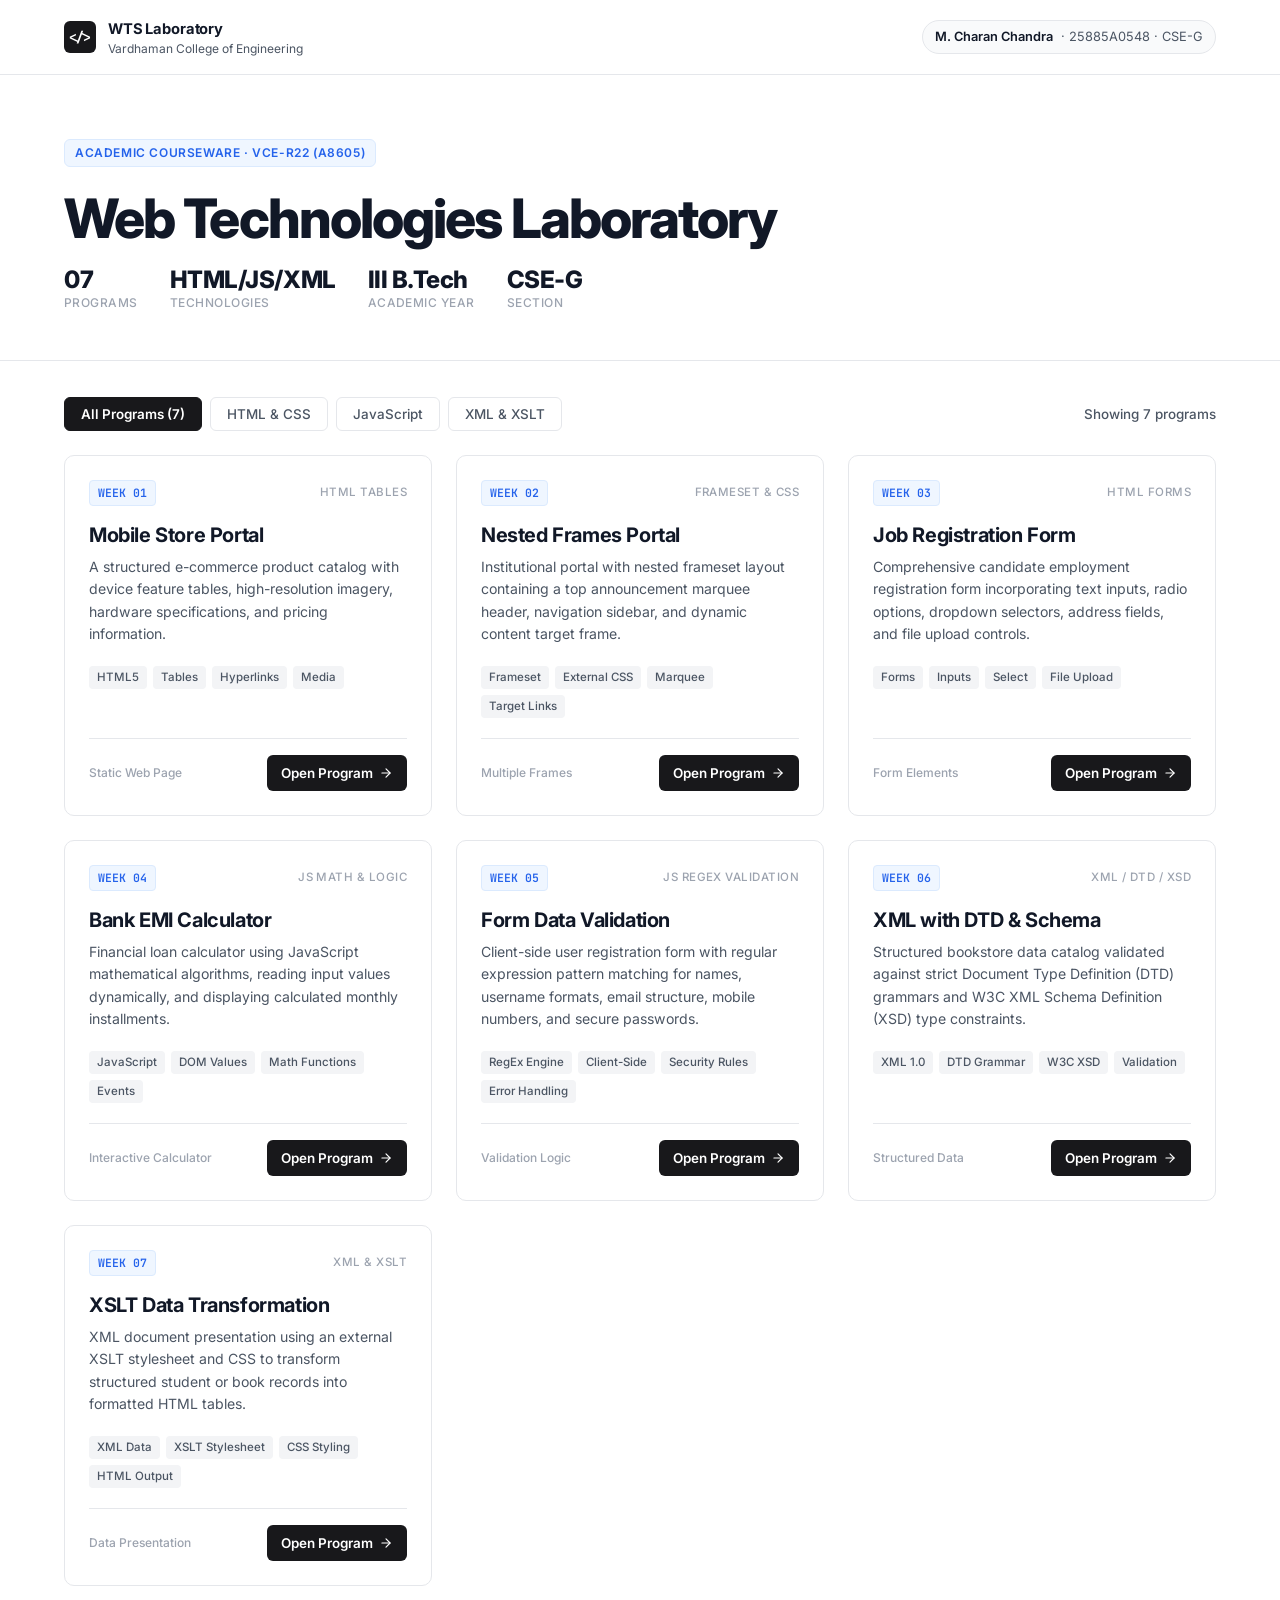
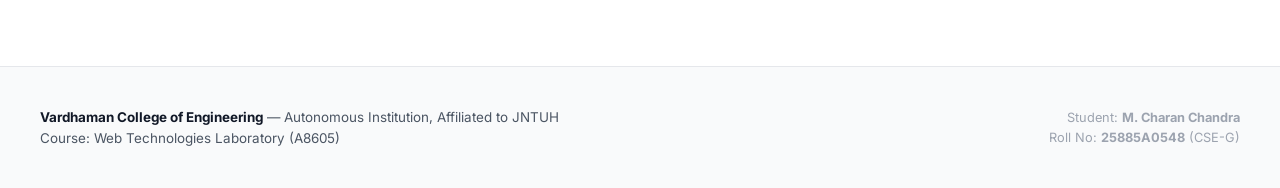
==== lab-dashboard/index.html @ 07b99e4e "Initial commit" ====
<!DOCTYPE html>
<html lang="en">
<head>
    <meta charset="UTF-8">
    <meta name="viewport" content="width=device-width, initial-scale=1.0">
    <title>Web Technologies Laboratory — M. Charan Chandra</title>
    <link rel="preconnect" href="https://fonts.googleapis.com">
    <link rel="preconnect" href="https://fonts.gstatic.com" crossorigin>
    <link href="https://fonts.googleapis.com/css2?family=Inter:wght@400;500;600;700;800&family=JetBrains+Mono:wght@400;500;600;700&display=swap" rel="stylesheet">
    <link rel="stylesheet" href="style.css">
</head>
<body>

    <!-- TOPBAR -->
    <header class="header">
        <div class="header-inner">
            <a href="#" class="brand">
                <div class="brand-logo">&lt;/&gt;</div>
                <div>
                    <span class="brand-title">WTS Laboratory</span>
                    <span class="brand-sub">Vardhaman College of Engineering</span>
                </div>
            </a>
            <div class="student-pill">
                <strong>M. Charan Chandra</strong> <span>· 25885A0548 · CSE-G</span>
            </div>
        </div>
    </header>

    <!-- HERO -->
    <section class="hero-wrapper">
        <div class="hero">
            <div class="hero-tag">Academic Courseware · VCE-R22 (A8605)</div>
            <h1>Web Technologies Laboratory</h1>
            <div class="meta-stats">
                <div class="stat-item">
                    <span class="stat-num">07</span>
                    <span class="stat-lbl">Programs</span>
                </div>
                <div class="stat-item">
                    <span class="stat-num">HTML/JS/XML</span>
                    <span class="stat-lbl">Technologies</span>
                </div>
                <div class="stat-item">
                    <span class="stat-num">III B.Tech</span>
                    <span class="stat-lbl">Academic Year</span>
                </div>
                <div class="stat-item">
                    <span class="stat-num">CSE-G</span>
                    <span class="stat-lbl">Section</span>
                </div>
            </div>
        </div>
    </section>

    <!-- CONTROLS & FILTER -->
    <div class="controls-wrap">
        <div class="filters">
            <button class="filter-btn active" onclick="setFilter('all', this)">All Programs (7)</button>
            <button class="filter-btn" onclick="setFilter('html-css', this)">HTML &amp; CSS</button>
            <button class="filter-btn" onclick="setFilter('javascript', this)">JavaScript</button>
            <button class="filter-btn" onclick="setFilter('xml', this)">XML &amp; XSLT</button>
        </div>
        <div class="programs-count" id="countText">Showing 7 programs</div>
    </div>

    <!-- CARDS GRID -->
    <main class="grid-section">
        <div class="cards-grid">

            <!-- WEEK 1 -->
            <article class="program-card" data-category="html-css">
                <div class="card-content">
                    <div class="card-header">
                        <span class="week-badge">WEEK 01</span>
                        <span class="tech-badge">HTML Tables</span>
                    </div>
                    <h2 class="card-title">Mobile Store Portal</h2>
                    <p class="card-desc">
                        A structured e-commerce product catalog with device feature tables, high-resolution imagery, hardware specifications, and pricing information.
                    </p>
                    <div class="tags-list">
                        <span class="tag">HTML5</span>
                        <span class="tag">Tables</span>
                        <span class="tag">Hyperlinks</span>
                        <span class="tag">Media</span>
                    </div>
                </div>
                <div class="card-action">
                    <span class="card-meta-text">Static Web Page</span>
                    <a href="lab-programs/week1.html" target="_blank" class="btn-open">
                        <span>Open Program</span>
                        <svg viewBox="0 0 24 24" fill="none" stroke="currentColor" stroke-width="2" stroke-linecap="round" stroke-linejoin="round"><path d="M5 12h14"/><path d="m12 5 7 7-7 7"/></svg>
                    </a>
                </div>
            </article>

            <!-- WEEK 2 -->
            <article class="program-card" data-category="html-css">
                <div class="card-content">
                    <div class="card-header">
                        <span class="week-badge">WEEK 02</span>
                        <span class="tech-badge">Frameset &amp; CSS</span>
                    </div>
                    <h2 class="card-title">Nested Frames Portal</h2>
                    <p class="card-desc">
                        Institutional portal with nested frameset layout containing a top announcement marquee header, navigation sidebar, and dynamic content target frame.
                    </p>
                    <div class="tags-list">
                        <span class="tag">Frameset</span>
                        <span class="tag">External CSS</span>
                        <span class="tag">Marquee</span>
                        <span class="tag">Target Links</span>
                    </div>
                </div>
                <div class="card-action">
                    <span class="card-meta-text">Multiple Frames</span>
                    <a href="lab-programs/week2/home.html" target="_blank" class="btn-open">
                        <span>Open Program</span>
                        <svg viewBox="0 0 24 24" fill="none" stroke="currentColor" stroke-width="2" stroke-linecap="round" stroke-linejoin="round"><path d="M5 12h14"/><path d="m12 5 7 7-7 7"/></svg>
                    </a>
                </div>
            </article>

            <!-- WEEK 3 -->
            <article class="program-card" data-category="html-css">
                <div class="card-content">
                    <div class="card-header">
                        <span class="week-badge">WEEK 03</span>
                        <span class="tech-badge">HTML Forms</span>
                    </div>
                    <h2 class="card-title">Job Registration Form</h2>
                    <p class="card-desc">
                        Comprehensive candidate employment registration form incorporating text inputs, radio options, dropdown selectors, address fields, and file upload controls.
                    </p>
                    <div class="tags-list">
                        <span class="tag">Forms</span>
                        <span class="tag">Inputs</span>
                        <span class="tag">Select</span>
                        <span class="tag">File Upload</span>
                    </div>
                </div>
                <div class="card-action">
                    <span class="card-meta-text">Form Elements</span>
                    <a href="lab-programs/week3.html" target="_blank" class="btn-open">
                        <span>Open Program</span>
                        <svg viewBox="0 0 24 24" fill="none" stroke="currentColor" stroke-width="2" stroke-linecap="round" stroke-linejoin="round"><path d="M5 12h14"/><path d="m12 5 7 7-7 7"/></svg>
                    </a>
                </div>
            </article>

            <!-- WEEK 4 -->
            <article class="program-card" data-category="javascript">
                <div class="card-content">
                    <div class="card-header">
                        <span class="week-badge">WEEK 04</span>
                        <span class="tech-badge">JS Math &amp; Logic</span>
                    </div>
                    <h2 class="card-title">Bank EMI Calculator</h2>
                    <p class="card-desc">
                        Financial loan calculator using JavaScript mathematical algorithms, reading input values dynamically, and displaying calculated monthly installments.
                    </p>
                    <div class="tags-list">
                        <span class="tag">JavaScript</span>
                        <span class="tag">DOM Values</span>
                        <span class="tag">Math Functions</span>
                        <span class="tag">Events</span>
                    </div>
                </div>
                <div class="card-action">
                    <span class="card-meta-text">Interactive Calculator</span>
                    <a href="lab-programs/week4.html" target="_blank" class="btn-open">
                        <span>Open Program</span>
                        <svg viewBox="0 0 24 24" fill="none" stroke="currentColor" stroke-width="2" stroke-linecap="round" stroke-linejoin="round"><path d="M5 12h14"/><path d="m12 5 7 7-7 7"/></svg>
                    </a>
                </div>
            </article>

            <!-- WEEK 5 -->
            <article class="program-card" data-category="javascript">
                <div class="card-content">
                    <div class="card-header">
                        <span class="week-badge">WEEK 05</span>
                        <span class="tech-badge">JS Regex Validation</span>
                    </div>
                    <h2 class="card-title">Form Data Validation</h2>
                    <p class="card-desc">
                        Client-side user registration form with regular expression pattern matching for names, username formats, email structure, mobile numbers, and secure passwords.
                    </p>
                    <div class="tags-list">
                        <span class="tag">RegEx Engine</span>
                        <span class="tag">Client-Side</span>
                        <span class="tag">Security Rules</span>
                        <span class="tag">Error Handling</span>
                    </div>
                </div>
                <div class="card-action">
                    <span class="card-meta-text">Validation Logic</span>
                    <a href="lab-programs/week5.html" target="_blank" class="btn-open">
                        <span>Open Program</span>
                        <svg viewBox="0 0 24 24" fill="none" stroke="currentColor" stroke-width="2" stroke-linecap="round" stroke-linejoin="round"><path d="M5 12h14"/><path d="m12 5 7 7-7 7"/></svg>
                    </a>
                </div>
            </article>

            <!-- WEEK 6 -->
            <article class="program-card" data-category="xml">
                <div class="card-content">
                    <div class="card-header">
                        <span class="week-badge">WEEK 06</span>
                        <span class="tech-badge">XML / DTD / XSD</span>
                    </div>
                    <h2 class="card-title">XML with DTD &amp; Schema</h2>
                    <p class="card-desc">
                        Structured bookstore data catalog validated against strict Document Type Definition (DTD) grammars and W3C XML Schema Definition (XSD) type constraints.
                    </p>
                    <div class="tags-list">
                        <span class="tag">XML 1.0</span>
                        <span class="tag">DTD Grammar</span>
                        <span class="tag">W3C XSD</span>
                        <span class="tag">Validation</span>
                    </div>
                </div>
                <div class="card-action">
                    <span class="card-meta-text">Structured Data</span>
                    <a href="lab-programs/week6.html" target="_blank" class="btn-open">
                        <span>Open Program</span>
                        <svg viewBox="0 0 24 24" fill="none" stroke="currentColor" stroke-width="2" stroke-linecap="round" stroke-linejoin="round"><path d="M5 12h14"/><path d="m12 5 7 7-7 7"/></svg>
                    </a>
                </div>
            </article>

            <!-- WEEK 7 -->
            <article class="program-card" data-category="xml">
                <div class="card-content">
                    <div class="card-header">
                        <span class="week-badge">WEEK 07</span>
                        <span class="tech-badge">XML &amp; XSLT</span>
                    </div>
                    <h2 class="card-title">XSLT Data Transformation</h2>
                    <p class="card-desc">
                        XML document presentation using an external XSLT stylesheet and CSS to transform structured student or book records into formatted HTML tables.
                    </p>
                    <div class="tags-list">
                        <span class="tag">XML Data</span>
                        <span class="tag">XSLT Stylesheet</span>
                        <span class="tag">CSS Styling</span>
                        <span class="tag">HTML Output</span>
                    </div>
                </div>
                <div class="card-action">
                    <span class="card-meta-text">Data Presentation</span>
                    <a href="lab-programs/week7.html" target="_blank" class="btn-open">
                        <span>Open Program</span>
                        <svg viewBox="0 0 24 24" fill="none" stroke="currentColor" stroke-width="2" stroke-linecap="round" stroke-linejoin="round"><path d="M5 12h14"/><path d="m12 5 7 7-7 7"/></svg>
                    </a>
                </div>
            </article>

        </div>
    </main>

    <!-- FOOTER -->
    <footer class="footer">
        <div class="footer-inner">
            <div class="footer-left">
                <strong>Vardhaman College of Engineering</strong> — Autonomous Institution, Affiliated to JNTUH<br>
                Course: Web Technologies Laboratory (A8605)
            </div>
            <div class="footer-right">
                Student: <strong>M. Charan Chandra</strong><br>
                Roll No: <strong>25885A0548</strong> (CSE-G)
            </div>
        </div>
    </footer>

    <!-- INTERACTIVE FILTER SCRIPT -->
    <script>
        function setFilter(cat, btn) {
            document.querySelectorAll('.filter-btn').forEach(b => b.classList.remove('active'));
            btn.classList.add('active');

            const cards = document.querySelectorAll('.program-card');
            let visibleCount = 0;

            cards.forEach(card => {
                const category = card.getAttribute('data-category');
                if (cat === 'all' || category === cat) {
                    card.style.display = 'flex';
                    visibleCount++;
                } else {
                    card.style.display = 'none';
                }
            });

            document.getElementById('countText').textContent = `Showing ${visibleCount} program${visibleCount === 1 ? '' : 's'}`;
        }
    </script>

</body>
</html>
---- lab-dashboard/style.css ----
:root {
    --bg-page: #ffffff;
    --bg-subtle: #f9fafb;
    --bg-muted: #f3f4f6;
    --border-light: #e5e7eb;
    --border-dark: #d1d5db;
    --text-main: #111827;
    --text-muted: #4b5563;
    --text-dim: #9ca3af;
    --primary: #18181b;
    --primary-hover: #27272a;
    --accent: #2563eb;
    --accent-hover: #1d4ed8;
    --accent-subtle: #eff6ff;
    --radius-sm: 6px;
    --radius-md: 10px;
    --radius-lg: 14px;
}

* {
    margin: 0;
    padding: 0;
    box-sizing: border-box;
}

body {
    font-family: 'Inter', -apple-system, BlinkMacSystemFont, "Segoe UI", Roboto, sans-serif;
    background-color: var(--bg-page);
    color: var(--text-main);
    -webkit-font-smoothing: antialiased;
    -moz-osx-font-smoothing: grayscale;
    line-height: 1.5;
}

/* ── TOP HEADER / NAV ── */
.header {
    position: sticky;
    top: 0;
    z-index: 50;
    background: #ffffff;
    border-bottom: 1px solid var(--border-light);
}

.header-inner {
    max-width: 1200px;
    margin: 0 auto;
    padding: 16px 24px;
    display: flex;
    justify-content: space-between;
    align-items: center;
}

.brand {
    display: flex;
    align-items: center;
    gap: 12px;
    text-decoration: none;
    color: var(--text-main);
}

.brand-logo {
    width: 32px;
    height: 32px;
    background: var(--primary);
    color: #ffffff;
    border-radius: var(--radius-sm);
    display: flex;
    align-items: center;
    justify-content: center;
    font-family: 'JetBrains Mono', monospace;
    font-weight: 700;
    font-size: 0.85rem;
}

.brand-title {
    font-size: 0.92rem;
    font-weight: 700;
    letter-spacing: -0.01em;
}

.brand-sub {
    font-size: 0.75rem;
    color: var(--text-muted);
    display: block;
}

.student-pill {
    display: flex;
    align-items: center;
    gap: 8px;
    background: var(--bg-subtle);
    border: 1px solid var(--border-light);
    padding: 6px 12px;
    border-radius: 100px;
    font-size: 0.8rem;
    color: var(--text-muted);
}

.student-pill strong {
    color: var(--text-main);
    font-weight: 600;
}

/* ── HERO ── */
.hero-wrapper {
    border-bottom: 1px solid var(--border-light);
}

.hero {
    max-width: 1200px;
    margin: 0 auto;
    padding: 64px 24px 48px;
}

.hero-tag {
    display: inline-flex;
    align-items: center;
    gap: 6px;
    font-size: 0.75rem;
    font-weight: 600;
    text-transform: uppercase;
    letter-spacing: 0.05em;
    color: var(--accent);
    background: var(--accent-subtle);
    border: 1px solid #dbeafe;
    padding: 4px 10px;
    border-radius: var(--radius-sm);
    margin-bottom: 20px;
}

.hero h1 {
    font-size: clamp(2.2rem, 4.5vw, 3.4rem);
    font-weight: 800;
    letter-spacing: -0.035em;
    line-height: 1.15;
    color: var(--text-main);
    margin-bottom: 16px;
    max-width: 900px;
}

.hero p {
    font-size: 1.05rem;
    color: var(--text-muted);
    max-width: 720px;
    line-height: 1.6;
    margin-bottom: 36px;
}

.meta-stats {
    display: flex;
    gap: 32px;
    flex-wrap: wrap;
}

.stat-item {
    display: flex;
    flex-direction: column;
}

.stat-num {
    font-size: 1.5rem;
    font-weight: 800;
    color: var(--text-main);
    letter-spacing: -0.02em;
    line-height: 1.2;
}

.stat-lbl {
    font-size: 0.75rem;
    color: var(--text-dim);
    font-weight: 500;
    text-transform: uppercase;
    letter-spacing: 0.04em;
}

/* ── FILTER TABS ── */
.controls-wrap {
    max-width: 1200px;
    margin: 36px auto 24px;
    padding: 0 24px;
    display: flex;
    justify-content: space-between;
    align-items: center;
    flex-wrap: wrap;
    gap: 16px;
}

.filters {
    display: flex;
    gap: 8px;
    flex-wrap: wrap;
}

.filter-btn {
    background: var(--bg-page);
    border: 1px solid var(--border-light);
    color: var(--text-muted);
    padding: 8px 16px;
    border-radius: var(--radius-sm);
    font-size: 0.84rem;
    font-weight: 500;
    font-family: inherit;
    cursor: pointer;
    transition: all 0.15s ease;
}

.filter-btn:hover {
    color: var(--text-main);
    border-color: var(--border-dark);
    background: var(--bg-subtle);
}

.filter-btn.active {
    background: var(--primary);
    color: #ffffff;
    border-color: var(--primary);
    font-weight: 600;
}

.programs-count {
    font-size: 0.84rem;
    color: var(--text-muted);
    font-weight: 500;
}

/* ── PROGRAM CARDS GRID ── */
.grid-section {
    max-width: 1200px;
    margin: 0 auto;
    padding: 0 24px 80px;
}

.cards-grid {
    display: grid;
    grid-template-columns: repeat(auto-fill, minmax(350px, 1fr));
    gap: 24px;
}

.program-card {
    background: #ffffff;
    border: 1px solid var(--border-light);
    border-radius: var(--radius-md);
    padding: 24px;
    display: flex;
    flex-direction: column;
    justify-content: space-between;
    transition: border-color 0.2s ease, box-shadow 0.2s ease, transform 0.2s ease;
}

.program-card:hover {
    border-color: var(--border-dark);
    box-shadow: 0 8px 24px rgba(0, 0, 0, 0.05);
    transform: translateY(-2px);
}

.card-header {
    display: flex;
    justify-content: space-between;
    align-items: center;
    margin-bottom: 16px;
}

.week-badge {
    font-family: 'JetBrains Mono', monospace;
    font-size: 0.72rem;
    font-weight: 600;
    color: var(--accent);
    background: var(--accent-subtle);
    border: 1px solid #dbeafe;
    padding: 3px 8px;
    border-radius: 4px;
}

.tech-badge {
    font-size: 0.72rem;
    font-weight: 500;
    color: var(--text-dim);
    text-transform: uppercase;
    letter-spacing: 0.04em;
}

.card-title {
    font-size: 1.25rem;
    font-weight: 700;
    letter-spacing: -0.02em;
    color: var(--text-main);
    margin-bottom: 8px;
    line-height: 1.3;
}

.card-desc {
    font-size: 0.88rem;
    color: var(--text-muted);
    line-height: 1.6;
    margin-bottom: 20px;
    flex-grow: 1;
}

.tags-list {
    display: flex;
    gap: 6px;
    flex-wrap: wrap;
    margin-bottom: 20px;
}

.tag {
    font-size: 0.72rem;
    font-weight: 500;
    color: var(--text-muted);
    background: var(--bg-muted);
    padding: 3px 8px;
    border-radius: 4px;
}

.card-action {
    display: flex;
    align-items: center;
    justify-content: space-between;
    padding-top: 16px;
    border-top: 1px solid var(--border-light);
}

.card-meta-text {
    font-size: 0.75rem;
    color: var(--text-dim);
    font-weight: 500;
}

.btn-open {
    display: inline-flex;
    align-items: center;
    gap: 6px;
    font-size: 0.84rem;
    font-weight: 600;
    color: #ffffff;
    background: var(--primary);
    text-decoration: none;
    padding: 8px 14px;
    border-radius: var(--radius-sm);
    transition: background 0.15s ease;
}

.btn-open:hover {
    background: var(--primary-hover);
}

.btn-open svg {
    width: 14px;
    height: 14px;
    transition: transform 0.15s ease;
}

.btn-open:hover svg {
    transform: translateX(2px);
}

/* ── FOOTER ── */
.footer {
    border-top: 1px solid var(--border-light);
    background: var(--bg-subtle);
    padding: 40px 24px;
}

.footer-inner {
    max-width: 1200px;
    margin: 0 auto;
    display: flex;
    justify-content: space-between;
    align-items: center;
    flex-wrap: wrap;
    gap: 16px;
}

.footer-left {
    font-size: 0.84rem;
    color: var(--text-muted);
}

.footer-left strong {
    color: var(--text-main);
}

.footer-right {
    font-size: 0.8rem;
    color: var(--text-dim);
    text-align: right;
}

@media (max-width: 768px) {
    .cards-grid {
        grid-template-columns: 1fr;
    }
    .header-inner {
        flex-direction: column;
        align-items: flex-start;
        gap: 12px;
    }
    .student-pill span {
        display: none;
    }
    .footer-inner {
        flex-direction: column;
        align-items: flex-start;
    }
    .footer-right {
        text-align: left;
    }
}
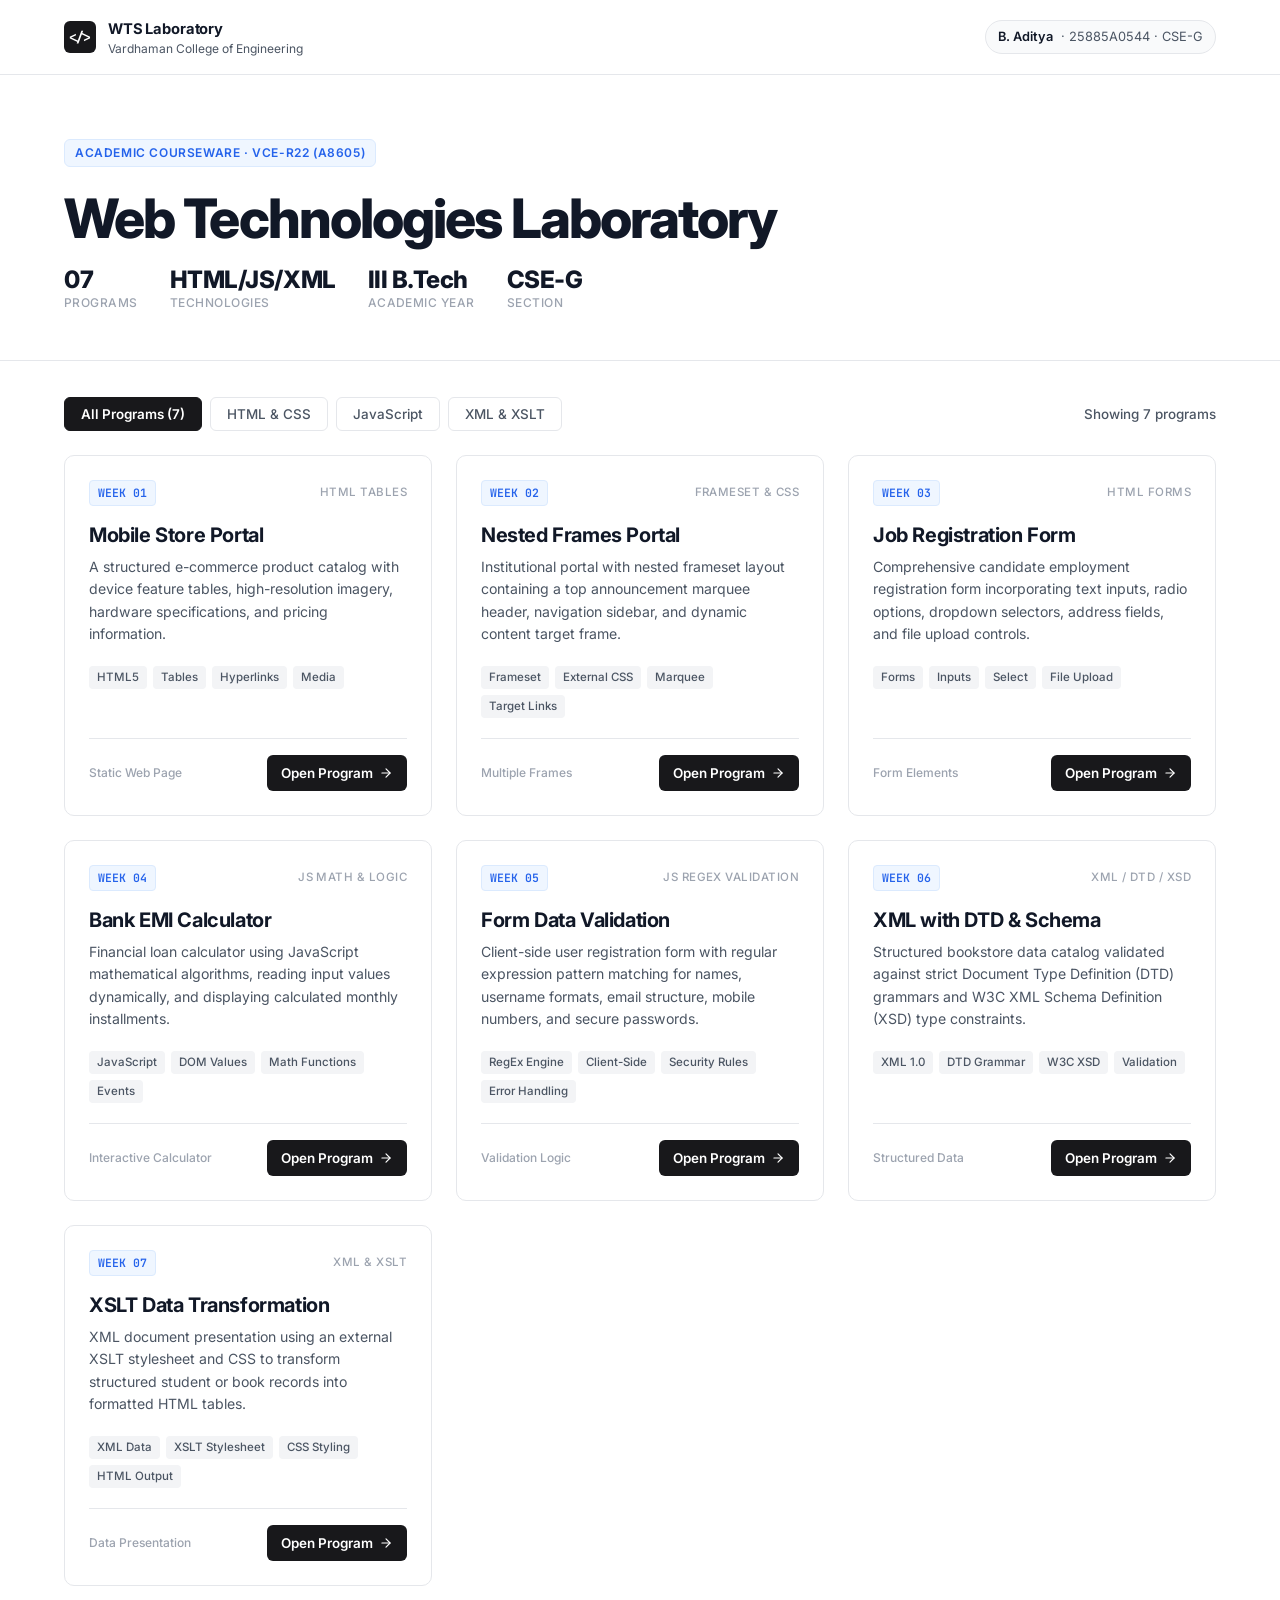
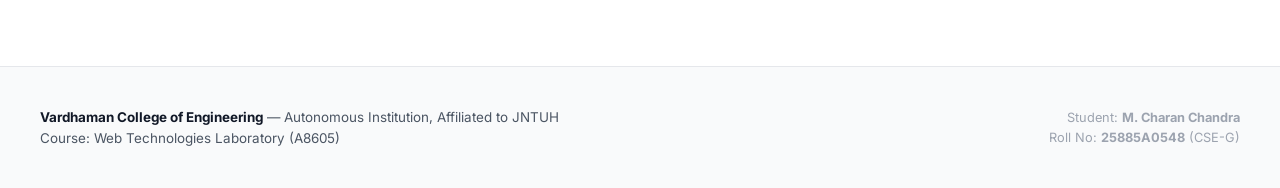
==== commit a45a2af1: "Initial commit" ====
--- a/lab-dashboard/index.html
+++ b/lab-dashboard/index.html
@@ -22,7 +22,7 @@
                 </div>
             </a>
             <div class="student-pill">
-                <strong>M. Charan Chandra</strong> <span>· 25885A0548 · CSE-G</span>
+                <strong>B. Aditya</strong> <span>· 25885A0544 · CSE-G</span>
             </div>
         </div>
     </header>
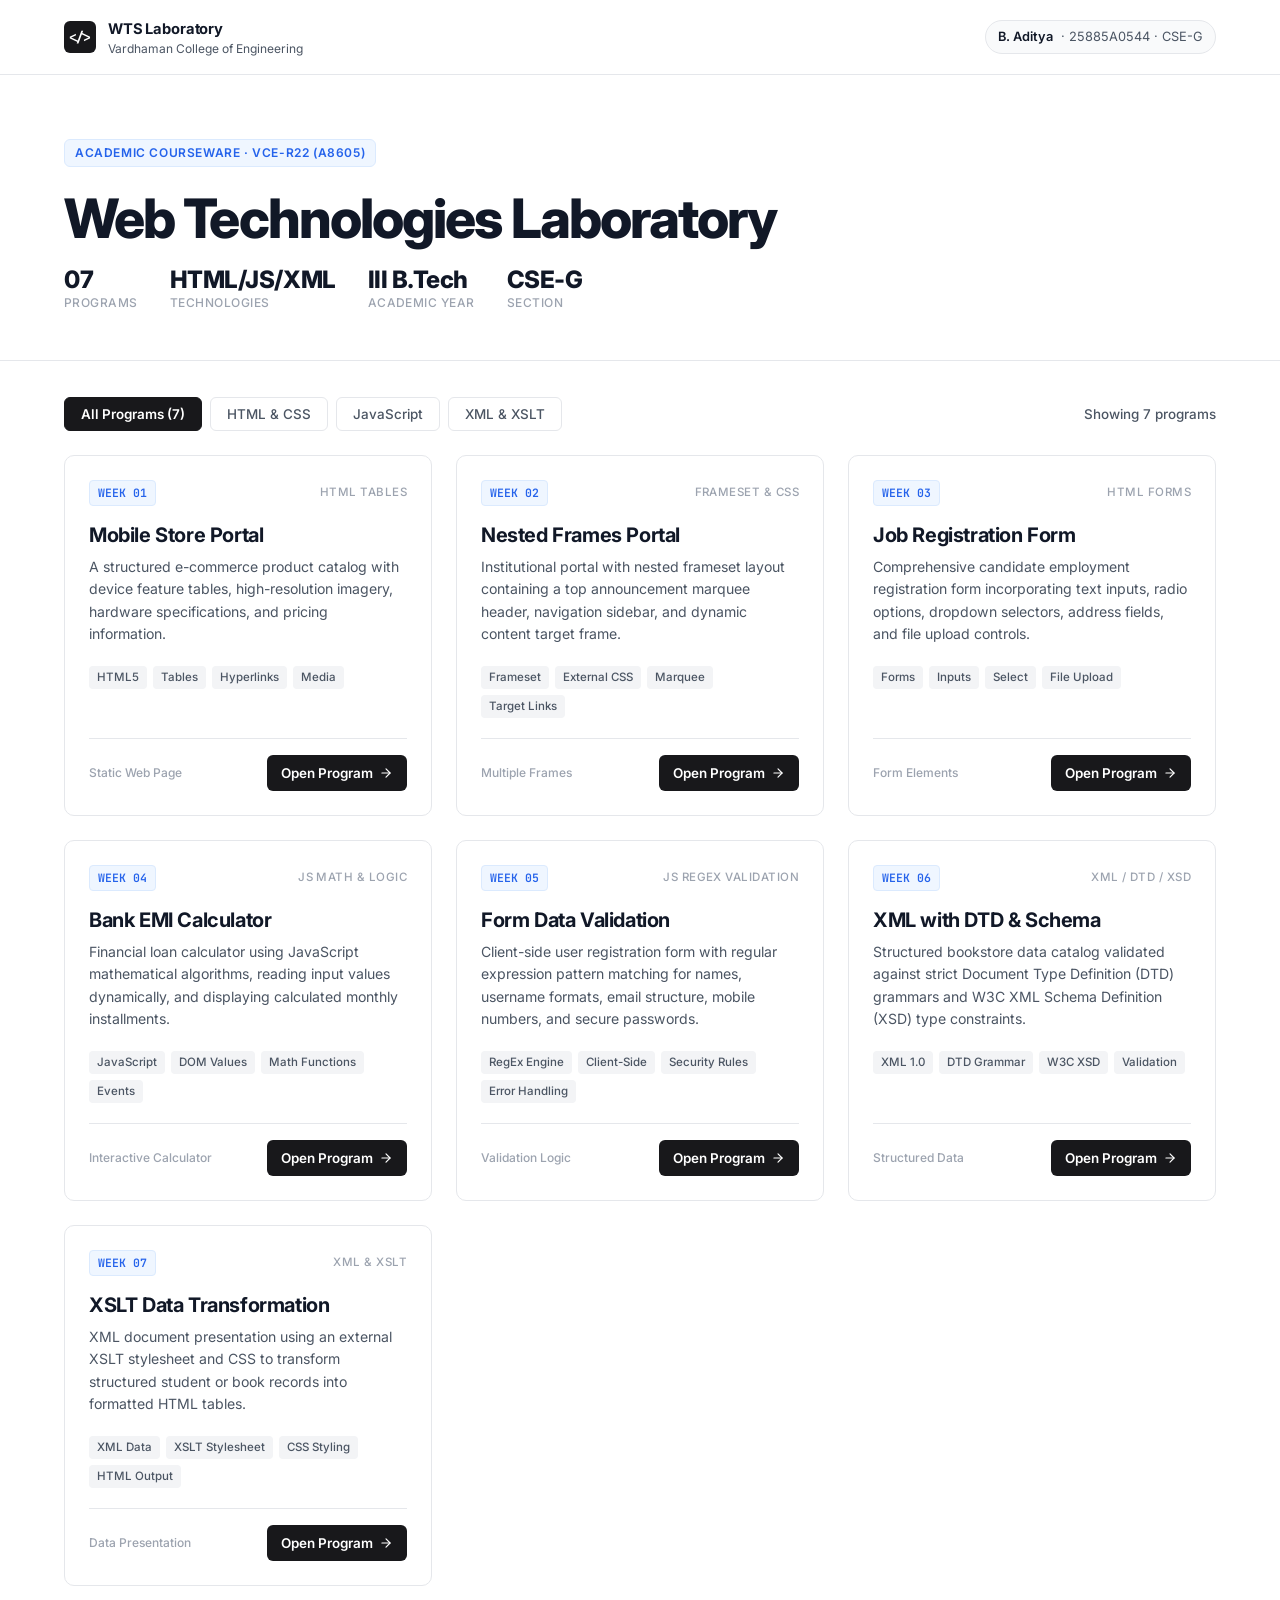
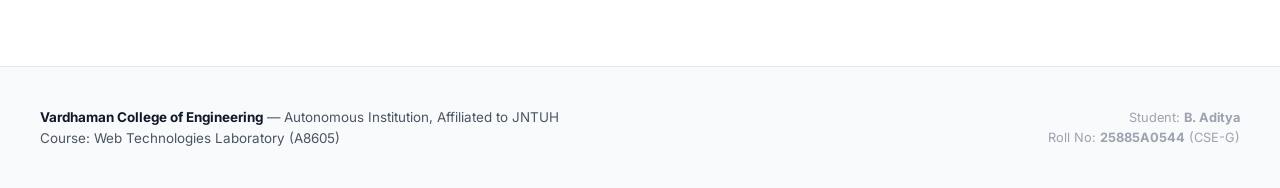
==== commit 57c72982: "Initial commit" ====
--- a/lab-dashboard/index.html
+++ b/lab-dashboard/index.html
@@ -268,8 +268,8 @@
                 Course: Web Technologies Laboratory (A8605)
             </div>
             <div class="footer-right">
-                Student: <strong>M. Charan Chandra</strong><br>
-                Roll No: <strong>25885A0548</strong> (CSE-G)
+                Student: <strong>B. Aditya</strong><br>
+                Roll No: <strong>25885A0544</strong> (CSE-G)
             </div>
         </div>
     </footer>
